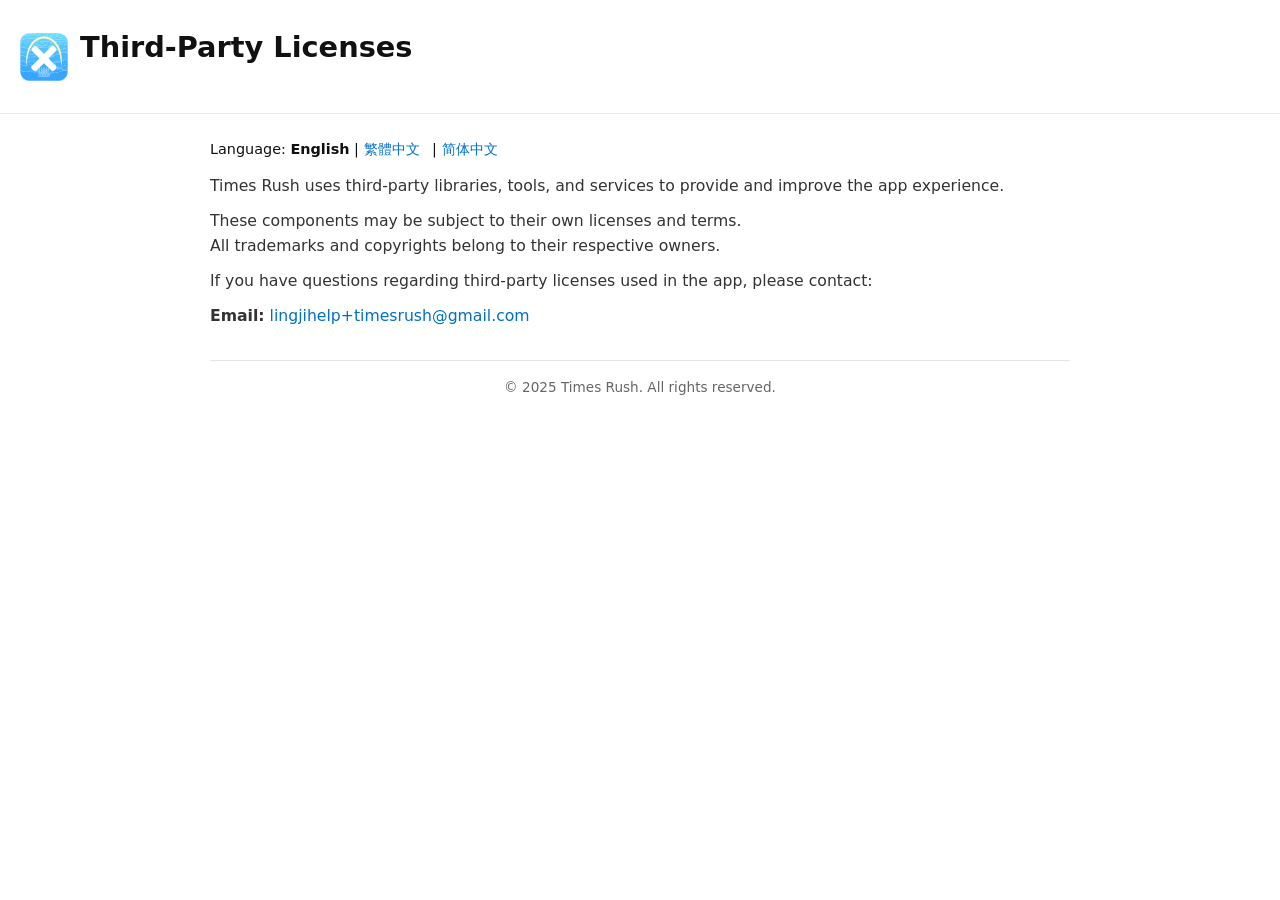
==== en/licenses.html @ a7fd45ab "Initial commit" ====
<!DOCTYPE html>
<html lang="en">
<head>
  <meta charset="UTF-8" />
  <title>Times Rush – Third-Party Licenses</title>
  <meta name="viewport" content="width=device-width, initial-scale=1" />
  <link rel="stylesheet" href="/assets/style.css" />
</head>
<body>
  <header class="lj-header">
    <div class="lj-header-row">
      <a href="/" class="lj-logo-link">
        <img src="/assets/images/logo.svg" alt="Times Rush Home" class="lj-header-logo" />
      </a>
      <div>
        <h1>Third-Party Licenses</h1>
      </div>
    </div>
  </header>

  <main>
    <div class="lang-switch">
      Language:
      <strong>English</strong> |
      <a href="/zh-hant/licenses.html">繁體中文</a> |
      <a href="/zh-hans/licenses.html">简体中文</a>
    </div>

    <section>
      <p>
        Times Rush uses third-party libraries, tools, and services to provide and improve the app experience.
      </p>
      <p>
        These components may be subject to their own licenses and terms.<br />
        All trademarks and copyrights belong to their respective owners.
      </p>
      <p>
        If you have questions regarding third-party licenses used in the app, please contact:
      </p>
      <p>
        <strong>Email:</strong> <a href="mailto:lingjihelp+timesrush@gmail.com">lingjihelp+timesrush@gmail.com</a>
      </p>
    </section>

    <footer class="page-footer">
      © 2025 Times Rush. All rights reserved.
    </footer>
  </main>
</body>
</html>
---- assets/style.css ----
body {
  font-family: -apple-system, BlinkMacSystemFont, "Segoe UI", system-ui,
    "Helvetica Neue", "PingFang SC", "PingFang TC", "Heiti SC", "Heiti TC",
    Arial, sans-serif;
  line-height: 1.6;
  margin: 0;
  padding: 0;
  background-color: #ffffff;
  color: #111111;
}
header {
  background-color: #ffffff;
  padding: 1.5rem 1.25rem;
  border-bottom: 1px solid #e5e5e5;
}
.lj-header-row {
  display: flex;
  align-items: center;
  gap: 0.75rem;
  flex-wrap: wrap;
  justify-content: flex-start;
}
.lj-logo-link {
  display: inline-flex;
  align-items: center;
}
.lj-logo-link img {
  display: block;
}
.lj-header-logo {
  height: 48px;
  width: auto;
}
main {
  max-width: 860px;
  margin: 0 auto;
  padding: 1.5rem 1.25rem 3rem;
  background-color: #ffffff;
}
h1, h2, h3 { color: #111111; }
h1 { margin-top: 0; font-size: 1.8rem; }
h2 { font-size: 1.25rem; margin-top: 2rem; }
p { margin: 0.4rem 0 0.6rem; font-size: 0.98rem; color: #333333; }
ul { padding-left: 1.25rem; }
.muted { color: #666666; font-size: 0.9rem; }
.section-divider {
  border: 0;
  border-top: 1px solid #e5e5e5;
  margin: 2rem 0;
}
a { color: #0070c9; text-decoration: none; }
a:hover { color: #005a9e; text-decoration: underline; }
.lang-switch { font-size: 0.9rem; margin-bottom: 0.75rem; }
.lang-switch a { margin-right: 0.5rem; }

/* Homepage cards */
.doc-grid {
  display: grid;
  grid-template-columns: repeat(auto-fit, minmax(260px, 1fr));
  gap: 1.5rem;
  margin-top: 1.5rem;
}
.doc-card {
  border: 1px solid #e5e5e5;
  border-radius: 10px;
  padding: 1.25rem 1.25rem 1.5rem;
  background-color: #fafafa;
  color: #333333;
}
.doc-type { font-weight: 600; margin-bottom: 0.25rem; }
.doc-description { color: #333333; margin-bottom: 0.8rem; }
.doc-links {
  display: flex;
  flex-wrap: wrap;
  gap: 0.75rem;
  align-items: center;
  font-size: 0.95rem;
  color: #333333;
}
.doc-links span { color: #666666; }
.legal-note { margin-top: 2rem; color: #666666; }
.page-footer {
  margin-top: 2rem;
  padding-top: 1rem;
  font-size: 0.85rem;
  color: #666666;
  border-top: 1px solid #e5e5e5;
}

.toc {
  background-color: #fafafa;
  border: 1px solid #e5e5e5;
  padding: 0.8rem 1rem;
  border-radius: 8px;
  font-size: 0.95rem;
}
.toc a {
  color: #0070c9;
}
.toc a:hover {
  color: #005a9e;
  text-decoration: underline;
}

footer {
  margin: 0 auto;
  max-width: 860px;
  padding: 1rem 1.25rem 2rem;
  font-size: 0.85rem;
  color: #666666;
  text-align: center;
}

@media (max-width: 600px) {
  header {
    padding: 1.25rem 1rem;
  }
  main {
    padding: 1.25rem 1rem 2.5rem;
  }
  h1 {
    font-size: 1.4rem;
  }
  h2 {
    font-size: 1.1rem;
    margin-top: 1.5rem;
  }
  .lj-header-row {
    flex-direction: column;
    align-items: flex-start;
    gap: 0.5rem;
  }
  .lj-header-logo {
    height: 40px;
  }
  .doc-grid {
    grid-template-columns: 1fr;
  }
}

/* 強制白底：覆蓋系統深色偏好 */
@media (prefers-color-scheme: dark) {
  body,
  header,
  main,
  footer,
  .doc-card,
  .toc {
    background-color: #ffffff !important;
    color: #111111 !important;
    border-color: #e5e5e5 !important;
  }
  .page-footer,
  .doc-links span,
  .muted,
  .doc-description {
    color: #666666 !important;
    border-color: #e5e5e5 !important;
  }
  a {
    color: #0070c9 !important;
  }
  a:hover {
    color: #005a9e !important;
  }
}
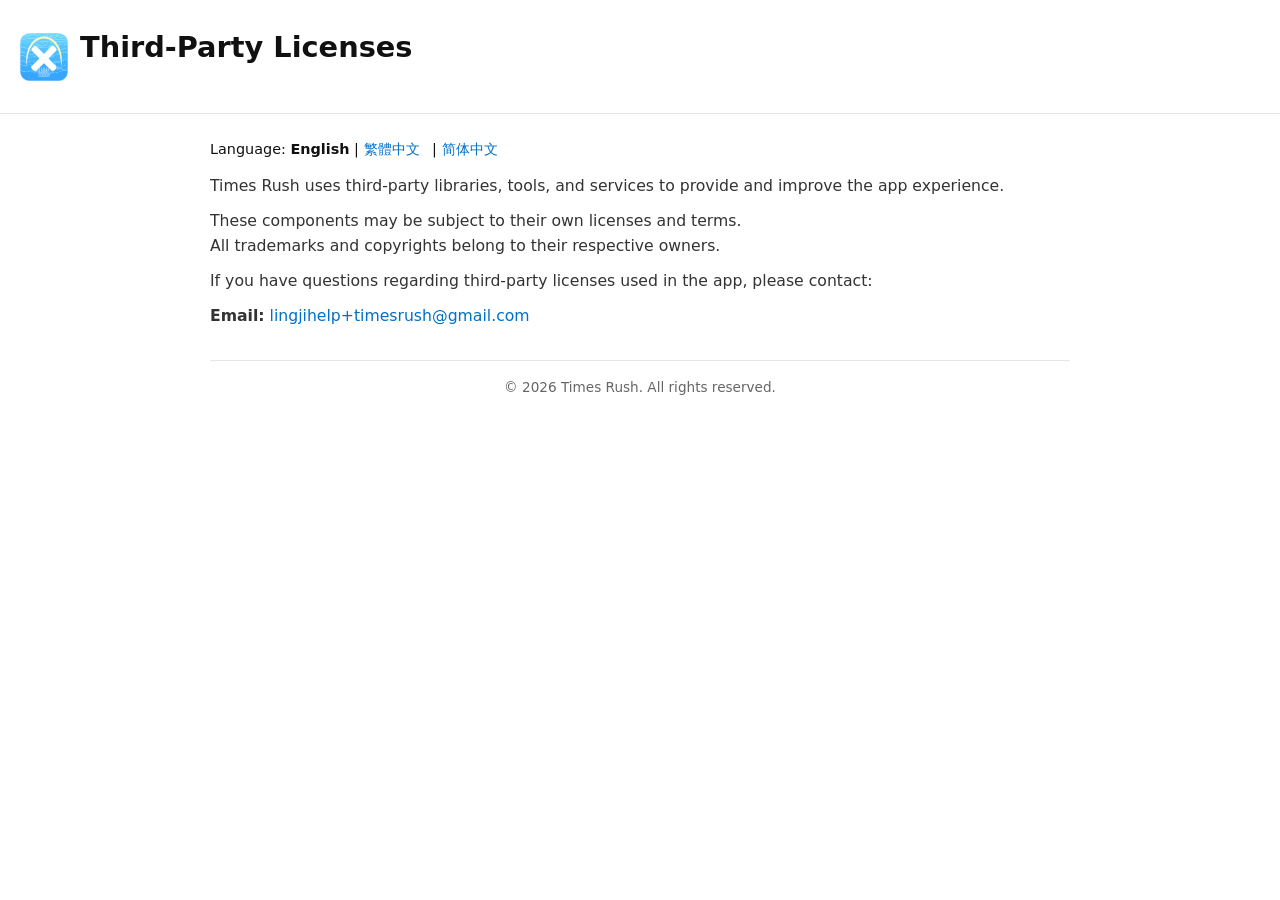
==== commit 9f916b75: "Update copyright" ====
--- a/en/licenses.html
+++ b/en/licenses.html
@@ -43,7 +43,7 @@
     </section>
 
     <footer class="page-footer">
-      © 2025 Times Rush. All rights reserved.
+      © 2026 Times Rush. All rights reserved.
     </footer>
   </main>
 </body>
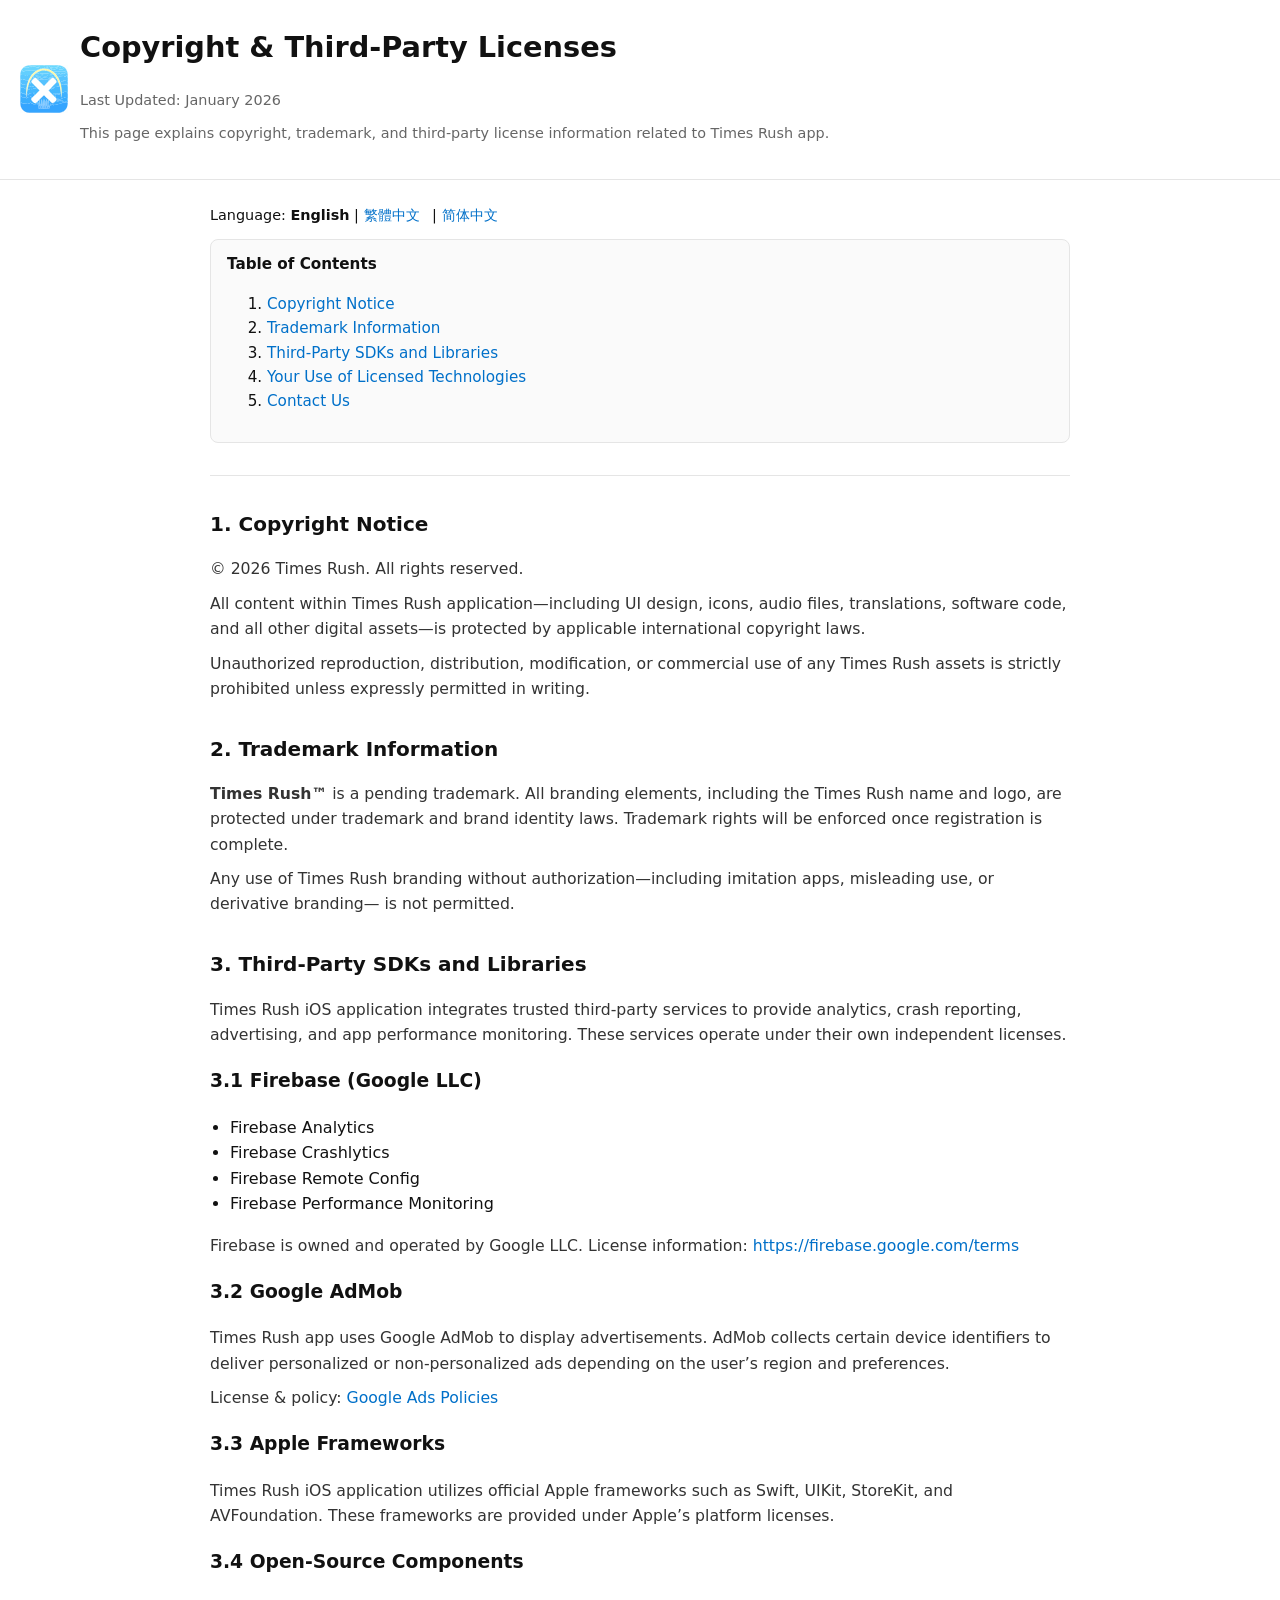
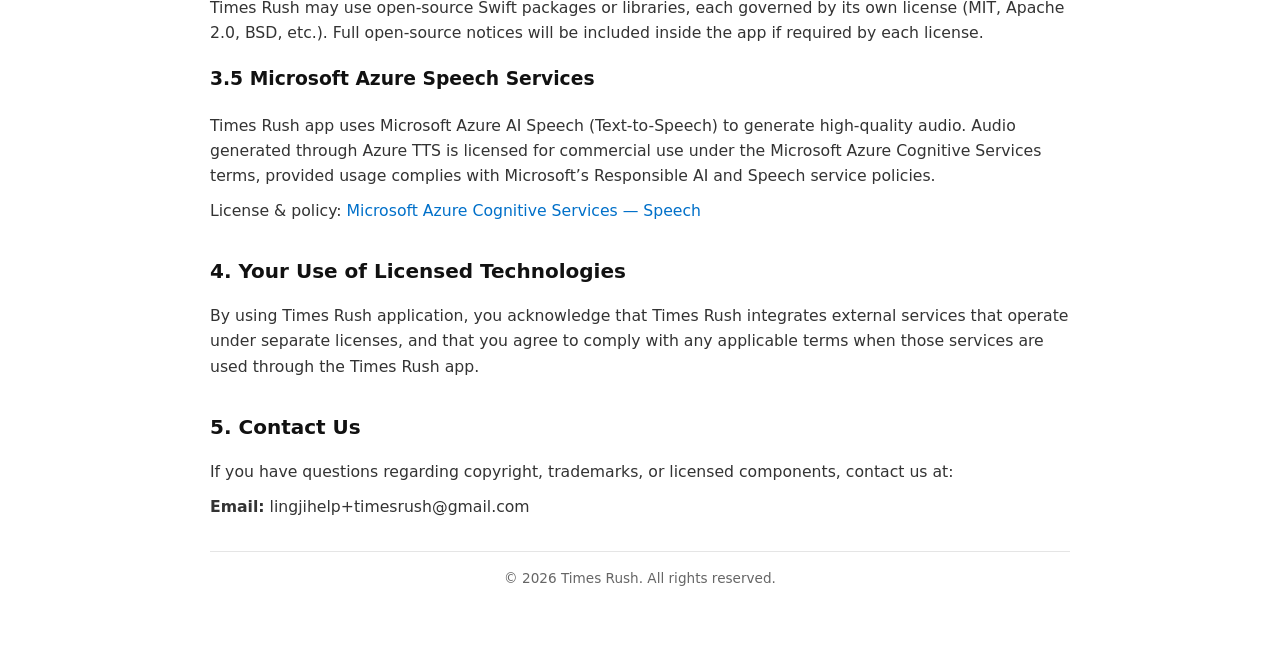
==== commit 230944b3: "Update all" ====
--- a/en/licenses.html
+++ b/en/licenses.html
@@ -2,7 +2,7 @@
 <html lang="en">
 <head>
   <meta charset="UTF-8" />
-  <title>Times Rush – Third-Party Licenses</title>
+  <title>Times Rush – Copyright & Third-Party Licenses</title>
   <meta name="viewport" content="width=device-width, initial-scale=1" />
   <link rel="stylesheet" href="/assets/style.css" />
 </head>
@@ -13,7 +13,13 @@
         <img src="/assets/images/logo.svg" alt="Times Rush Home" class="lj-header-logo" />
       </a>
       <div>
-        <h1>Third-Party Licenses</h1>
+        <h1>Copyright &amp; Third-Party Licenses</h1>
+        <p class="muted">
+          Last Updated: January 2026
+        </p>
+        <p class="muted">
+          This page explains copyright, trademark, and third-party license information related to Times Rush app.
+        </p>
       </div>
     </div>
   </header>
@@ -26,19 +32,122 @@
       <a href="/zh-hans/licenses.html">简体中文</a>
     </div>
 
-    <section>
+    <section class="toc">
+      <strong>Table of Contents</strong>
+      <ol>
+        <li><a href="#copyright">Copyright Notice</a></li>
+        <li><a href="#trademark">Trademark Information</a></li>
+        <li><a href="#third-party-sdks">Third-Party SDKs and Libraries</a></li>
+        <li><a href="#use-of-licensed-tech">Your Use of Licensed Technologies</a></li>
+        <li><a href="#contact">Contact Us</a></li>
+      </ol>
+    </section>
+
+    <hr class="section-divider" />
+
+    <section id="copyright">
+      <h2>1. Copyright Notice</h2>
       <p>
-        Times Rush uses third-party libraries, tools, and services to provide and improve the app experience.
+        © 2026 Times Rush. All rights reserved.
       </p>
       <p>
-        These components may be subject to their own licenses and terms.<br />
-        All trademarks and copyrights belong to their respective owners.
+        All content within Times Rush application—including UI design, icons, audio files, translations,
+        software code, and all other digital assets—is protected by applicable international copyright laws.
       </p>
       <p>
-        If you have questions regarding third-party licenses used in the app, please contact:
+        Unauthorized reproduction, distribution, modification, or commercial use of any Times Rush assets
+        is strictly prohibited unless expressly permitted in writing.
+      </p>
+    </section>
+
+    <section id="trademark">
+      <h2>2. Trademark Information</h2>
+      <p>
+        <strong>Times Rush™</strong> is a pending trademark. All branding elements, including the Times Rush name and logo,
+        are protected under trademark and brand identity laws. Trademark rights will be enforced once registration is complete.
       </p>
       <p>
-        <strong>Email:</strong> <a href="mailto:lingjihelp+timesrush@gmail.com">lingjihelp+timesrush@gmail.com</a>
+        Any use of Times Rush branding without authorization—including imitation apps, misleading use, or derivative branding—
+        is not permitted.
+      </p>
+    </section>
+
+    <section id="third-party-sdks">
+      <h2>3. Third-Party SDKs and Libraries</h2>
+      <p>
+        Times Rush iOS application integrates trusted third-party services to provide analytics, crash reporting,
+        advertising, and app performance monitoring. These services operate under their own independent licenses.
+      </p>
+
+      <h3>3.1 Firebase (Google LLC)</h3>
+      <ul>
+        <li>Firebase Analytics</li>
+        <li>Firebase Crashlytics</li>
+        <li>Firebase Remote Config</li>
+        <li>Firebase Performance Monitoring</li>
+      </ul>
+      <p>
+        Firebase is owned and operated by Google LLC.
+        License information:
+        <a href="https://firebase.google.com/terms" target="_blank" rel="noopener noreferrer">
+          https://firebase.google.com/terms
+        </a>
+      </p>
+
+      <h3>3.2 Google AdMob</h3>
+      <p>
+        Times Rush app uses Google AdMob to display advertisements. AdMob collects certain device identifiers
+        to deliver personalized or non-personalized ads depending on the user’s region and preferences.
+      </p>
+      <p>
+        License &amp; policy:
+        <a href="https://policies.google.com/technologies/ads" target="_blank" rel="noopener noreferrer">
+          Google Ads Policies
+        </a>
+      </p>
+
+      <h3>3.3 Apple Frameworks</h3>
+      <p>
+        Times Rush iOS application utilizes official Apple frameworks such as Swift, UIKit, StoreKit,
+        and AVFoundation. These frameworks are provided under Apple’s platform licenses.
+      </p>
+
+      <h3>3.4 Open-Source Components</h3>
+      <p>
+        Times Rush may use open-source Swift packages or libraries, each governed by its own license
+        (MIT, Apache 2.0, BSD, etc.). Full open-source notices will be included inside the app if required by each license.
+      </p>
+      <h3>3.5 Microsoft Azure Speech Services</h3>
+      <p>
+        Times Rush app uses Microsoft Azure AI Speech (Text-to-Speech) to generate high‑quality
+        audio. Audio generated through Azure TTS is licensed for commercial use under the
+        Microsoft Azure Cognitive Services terms, provided usage complies with Microsoft’s
+        Responsible AI and Speech service policies.
+      </p>
+      <p>
+        License &amp; policy:
+        <a href="https://learn.microsoft.com/azure/cognitive-services/speech-service/overview" target="_blank" rel="noopener noreferrer">
+          Microsoft Azure Cognitive Services — Speech
+        </a>
+      </p>
+    </section>
+
+    <section id="use-of-licensed-tech">
+      <h2>4. Your Use of Licensed Technologies</h2>
+      <p>
+        By using Times Rush application, you acknowledge that Times Rush integrates external services
+        that operate under separate licenses, and that you agree to comply with any applicable terms
+        when those services are used through the Times Rush app.
+      </p>
+    </section>
+
+    <section id="contact">
+      <h2>5. Contact Us</h2>
+      <p>
+        If you have questions regarding copyright, trademarks, or licensed components, contact us at:
+      </p>
+      <p>
+        <strong>Email:</strong> lingjihelp+timesrush@gmail.com
       </p>
     </section>
 
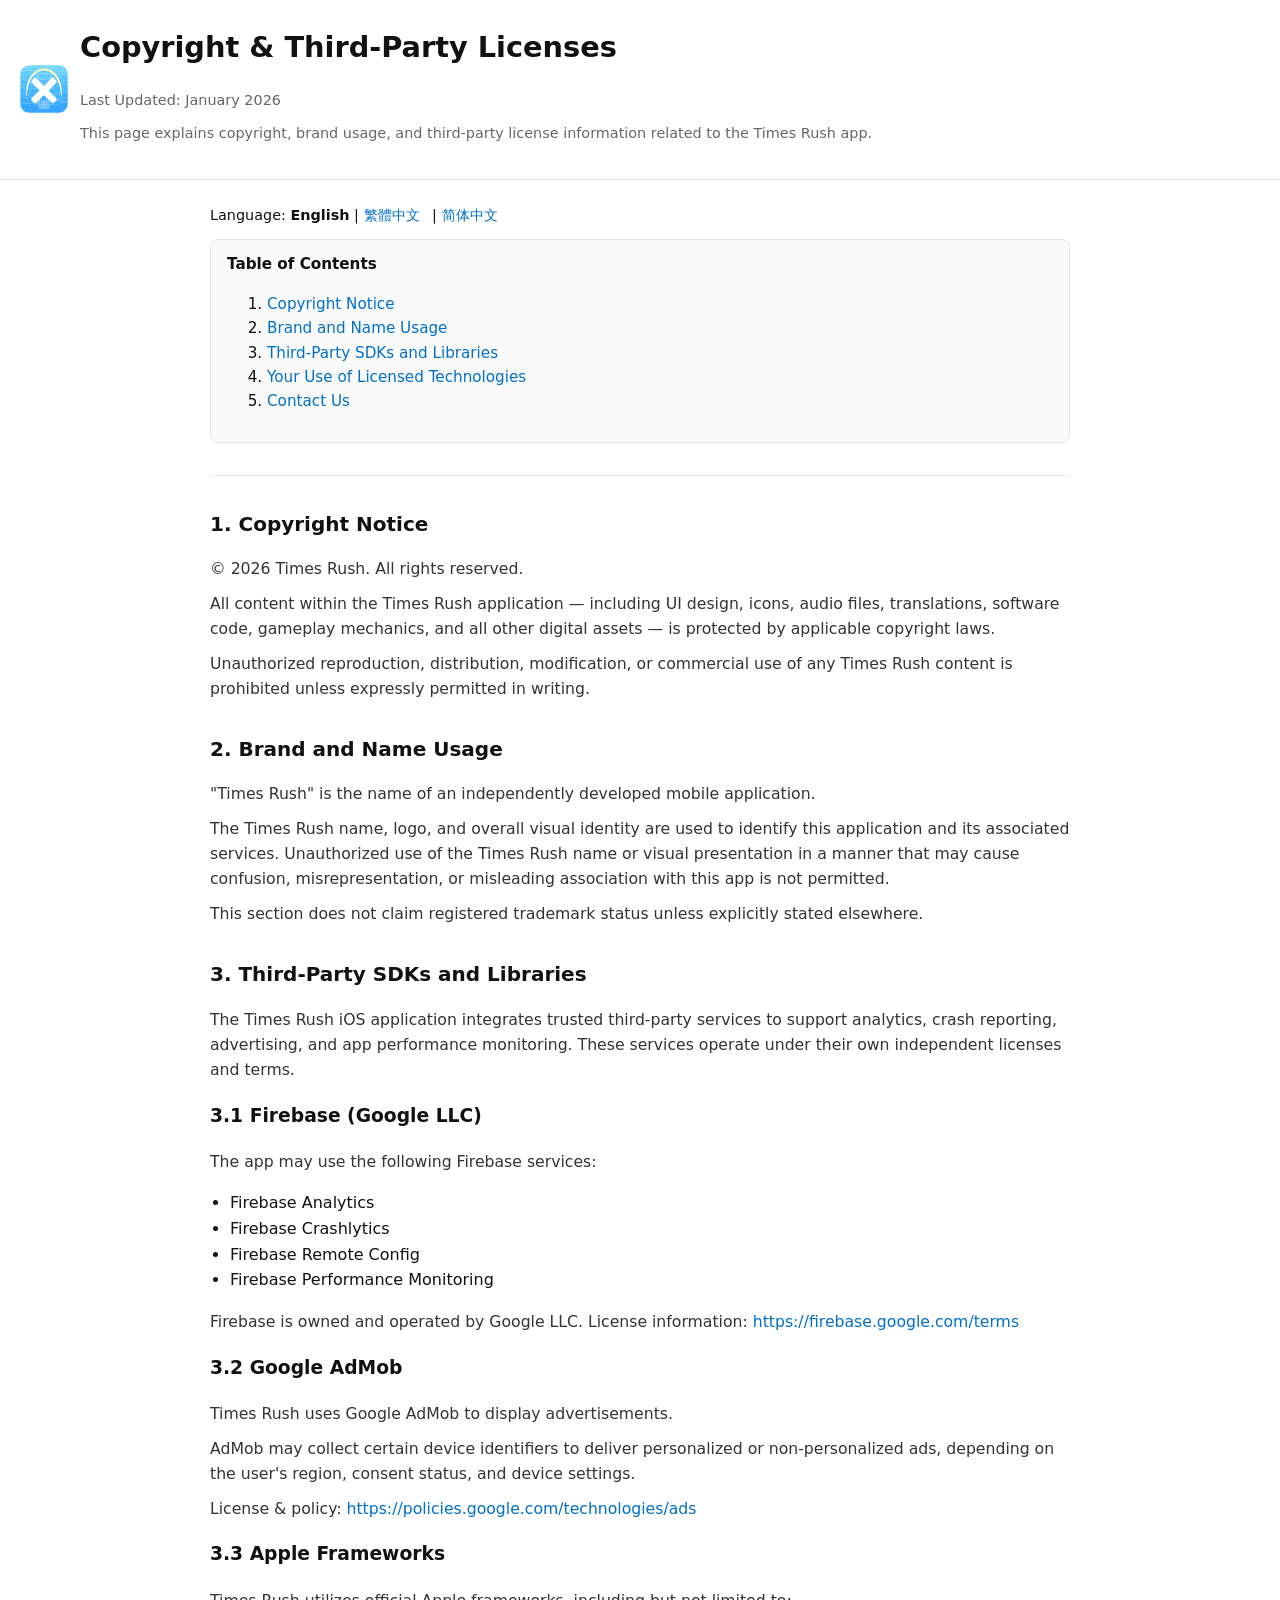
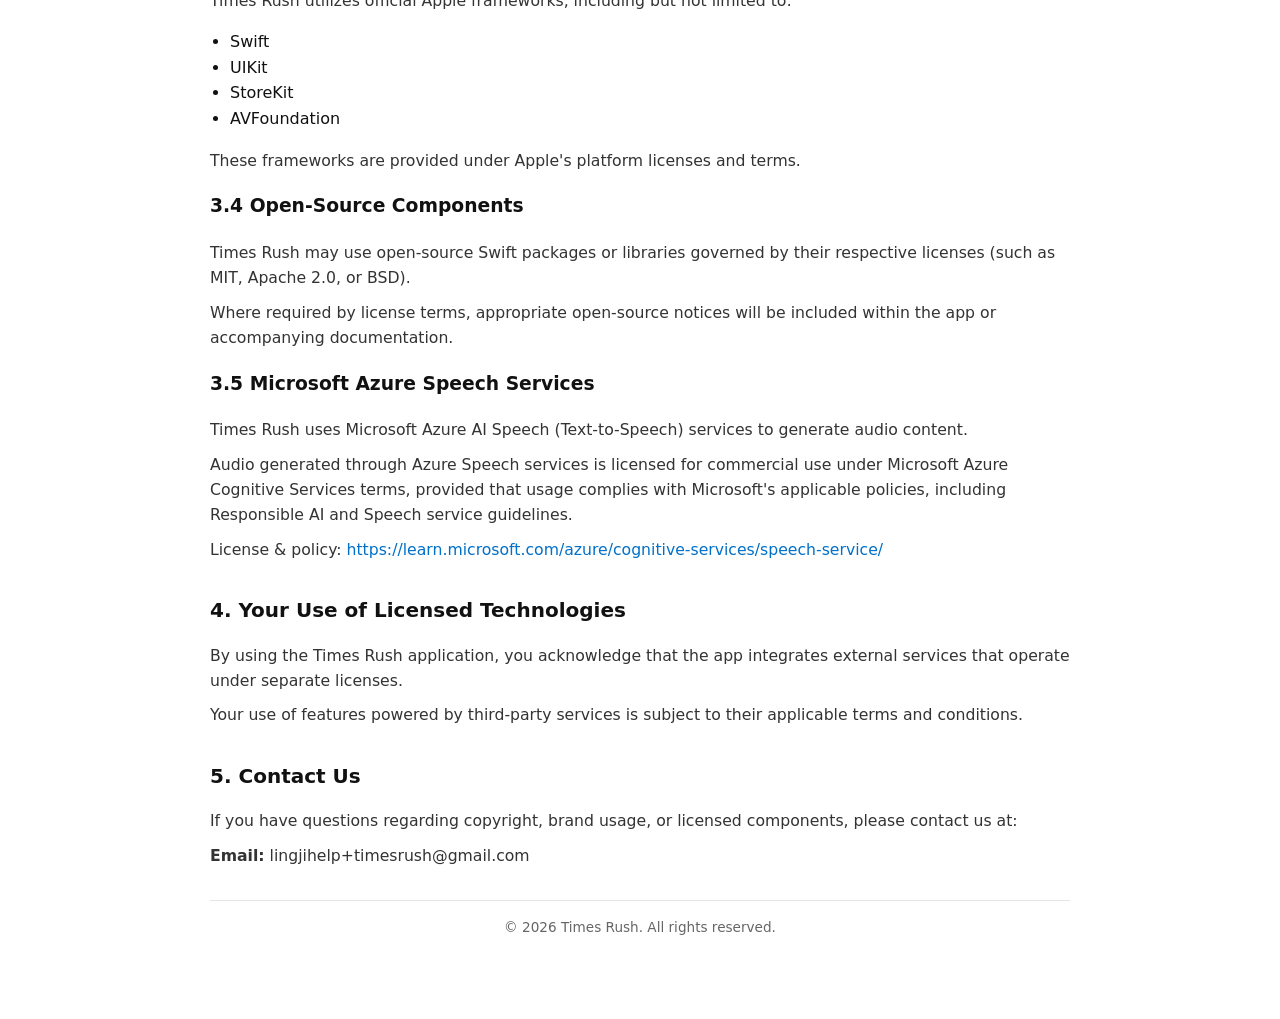
==== commit d49d700d: "Update Licenses" ====
--- a/en/licenses.html
+++ b/en/licenses.html
@@ -18,7 +18,7 @@
           Last Updated: January 2026
         </p>
         <p class="muted">
-          This page explains copyright, trademark, and third-party license information related to Times Rush app.
+          This page explains copyright, brand usage, and third-party license information related to the Times Rush app.
         </p>
       </div>
     </div>
@@ -36,7 +36,7 @@
       <strong>Table of Contents</strong>
       <ol>
         <li><a href="#copyright">Copyright Notice</a></li>
-        <li><a href="#trademark">Trademark Information</a></li>
+        <li><a href="#brand-usage">Brand and Name Usage</a></li>
         <li><a href="#third-party-sdks">Third-Party SDKs and Libraries</a></li>
         <li><a href="#use-of-licensed-tech">Your Use of Licensed Technologies</a></li>
         <li><a href="#contact">Contact Us</a></li>
@@ -51,35 +51,38 @@
         © 2026 Times Rush. All rights reserved.
       </p>
       <p>
-        All content within Times Rush application—including UI design, icons, audio files, translations,
-        software code, and all other digital assets—is protected by applicable international copyright laws.
+        All content within the Times Rush application — including UI design, icons, audio files, translations, software code, gameplay mechanics, and all other digital assets — is protected by applicable copyright laws.
       </p>
       <p>
-        Unauthorized reproduction, distribution, modification, or commercial use of any Times Rush assets
-        is strictly prohibited unless expressly permitted in writing.
+        Unauthorized reproduction, distribution, modification, or commercial use of any Times Rush content is prohibited unless expressly permitted in writing.
       </p>
     </section>
 
-    <section id="trademark">
-      <h2>2. Trademark Information</h2>
+    <section id="brand-usage">
+      <h2>2. Brand and Name Usage</h2>
       <p>
-        <strong>Times Rush™</strong> is a pending trademark. All branding elements, including the Times Rush name and logo,
-        are protected under trademark and brand identity laws. Trademark rights will be enforced once registration is complete.
+        "Times Rush" is the name of an independently developed mobile application.
       </p>
       <p>
-        Any use of Times Rush branding without authorization—including imitation apps, misleading use, or derivative branding—
-        is not permitted.
+        The Times Rush name, logo, and overall visual identity are used to identify this application and its associated services.
+        Unauthorized use of the Times Rush name or visual presentation in a manner that may cause confusion, misrepresentation, or misleading association with this app is not permitted.
+      </p>
+      <p>
+        This section does not claim registered trademark status unless explicitly stated elsewhere.
       </p>
     </section>
 
     <section id="third-party-sdks">
       <h2>3. Third-Party SDKs and Libraries</h2>
       <p>
-        Times Rush iOS application integrates trusted third-party services to provide analytics, crash reporting,
-        advertising, and app performance monitoring. These services operate under their own independent licenses.
+        The Times Rush iOS application integrates trusted third-party services to support analytics, crash reporting, advertising, and app performance monitoring.
+        These services operate under their own independent licenses and terms.
       </p>
 
       <h3>3.1 Firebase (Google LLC)</h3>
+      <p>
+        The app may use the following Firebase services:
+      </p>
       <ul>
         <li>Firebase Analytics</li>
         <li>Firebase Crashlytics</li>
@@ -96,38 +99,51 @@
 
       <h3>3.2 Google AdMob</h3>
       <p>
-        Times Rush app uses Google AdMob to display advertisements. AdMob collects certain device identifiers
-        to deliver personalized or non-personalized ads depending on the user’s region and preferences.
+        Times Rush uses Google AdMob to display advertisements.
+      </p>
+      <p>
+        AdMob may collect certain device identifiers to deliver personalized or non-personalized ads, depending on the user's region, consent status, and device settings.
       </p>
       <p>
         License &amp; policy:
         <a href="https://policies.google.com/technologies/ads" target="_blank" rel="noopener noreferrer">
-          Google Ads Policies
+          https://policies.google.com/technologies/ads
         </a>
       </p>
 
       <h3>3.3 Apple Frameworks</h3>
       <p>
-        Times Rush iOS application utilizes official Apple frameworks such as Swift, UIKit, StoreKit,
-        and AVFoundation. These frameworks are provided under Apple’s platform licenses.
+        Times Rush utilizes official Apple frameworks, including but not limited to:
+      </p>
+      <ul>
+        <li>Swift</li>
+        <li>UIKit</li>
+        <li>StoreKit</li>
+        <li>AVFoundation</li>
+      </ul>
+      <p>
+        These frameworks are provided under Apple's platform licenses and terms.
       </p>
 
       <h3>3.4 Open-Source Components</h3>
       <p>
-        Times Rush may use open-source Swift packages or libraries, each governed by its own license
-        (MIT, Apache 2.0, BSD, etc.). Full open-source notices will be included inside the app if required by each license.
+        Times Rush may use open-source Swift packages or libraries governed by their respective licenses (such as MIT, Apache 2.0, or BSD).
       </p>
+      <p>
+        Where required by license terms, appropriate open-source notices will be included within the app or accompanying documentation.
+      </p>
+
       <h3>3.5 Microsoft Azure Speech Services</h3>
       <p>
-        Times Rush app uses Microsoft Azure AI Speech (Text-to-Speech) to generate high‑quality
-        audio. Audio generated through Azure TTS is licensed for commercial use under the
-        Microsoft Azure Cognitive Services terms, provided usage complies with Microsoft’s
-        Responsible AI and Speech service policies.
+        Times Rush uses Microsoft Azure AI Speech (Text-to-Speech) services to generate audio content.
+      </p>
+      <p>
+        Audio generated through Azure Speech services is licensed for commercial use under Microsoft Azure Cognitive Services terms, provided that usage complies with Microsoft's applicable policies, including Responsible AI and Speech service guidelines.
       </p>
       <p>
         License &amp; policy:
-        <a href="https://learn.microsoft.com/azure/cognitive-services/speech-service/overview" target="_blank" rel="noopener noreferrer">
-          Microsoft Azure Cognitive Services — Speech
+        <a href="https://learn.microsoft.com/azure/cognitive-services/speech-service/" target="_blank" rel="noopener noreferrer">
+          https://learn.microsoft.com/azure/cognitive-services/speech-service/
         </a>
       </p>
     </section>
@@ -135,16 +151,17 @@
     <section id="use-of-licensed-tech">
       <h2>4. Your Use of Licensed Technologies</h2>
       <p>
-        By using Times Rush application, you acknowledge that Times Rush integrates external services
-        that operate under separate licenses, and that you agree to comply with any applicable terms
-        when those services are used through the Times Rush app.
+        By using the Times Rush application, you acknowledge that the app integrates external services that operate under separate licenses.
+      </p>
+      <p>
+        Your use of features powered by third-party services is subject to their applicable terms and conditions.
       </p>
     </section>
 
     <section id="contact">
       <h2>5. Contact Us</h2>
       <p>
-        If you have questions regarding copyright, trademarks, or licensed components, contact us at:
+        If you have questions regarding copyright, brand usage, or licensed components, please contact us at:
       </p>
       <p>
         <strong>Email:</strong> lingjihelp+timesrush@gmail.com
@@ -156,4 +173,4 @@
     </footer>
   </main>
 </body>
-</html>+</html>
